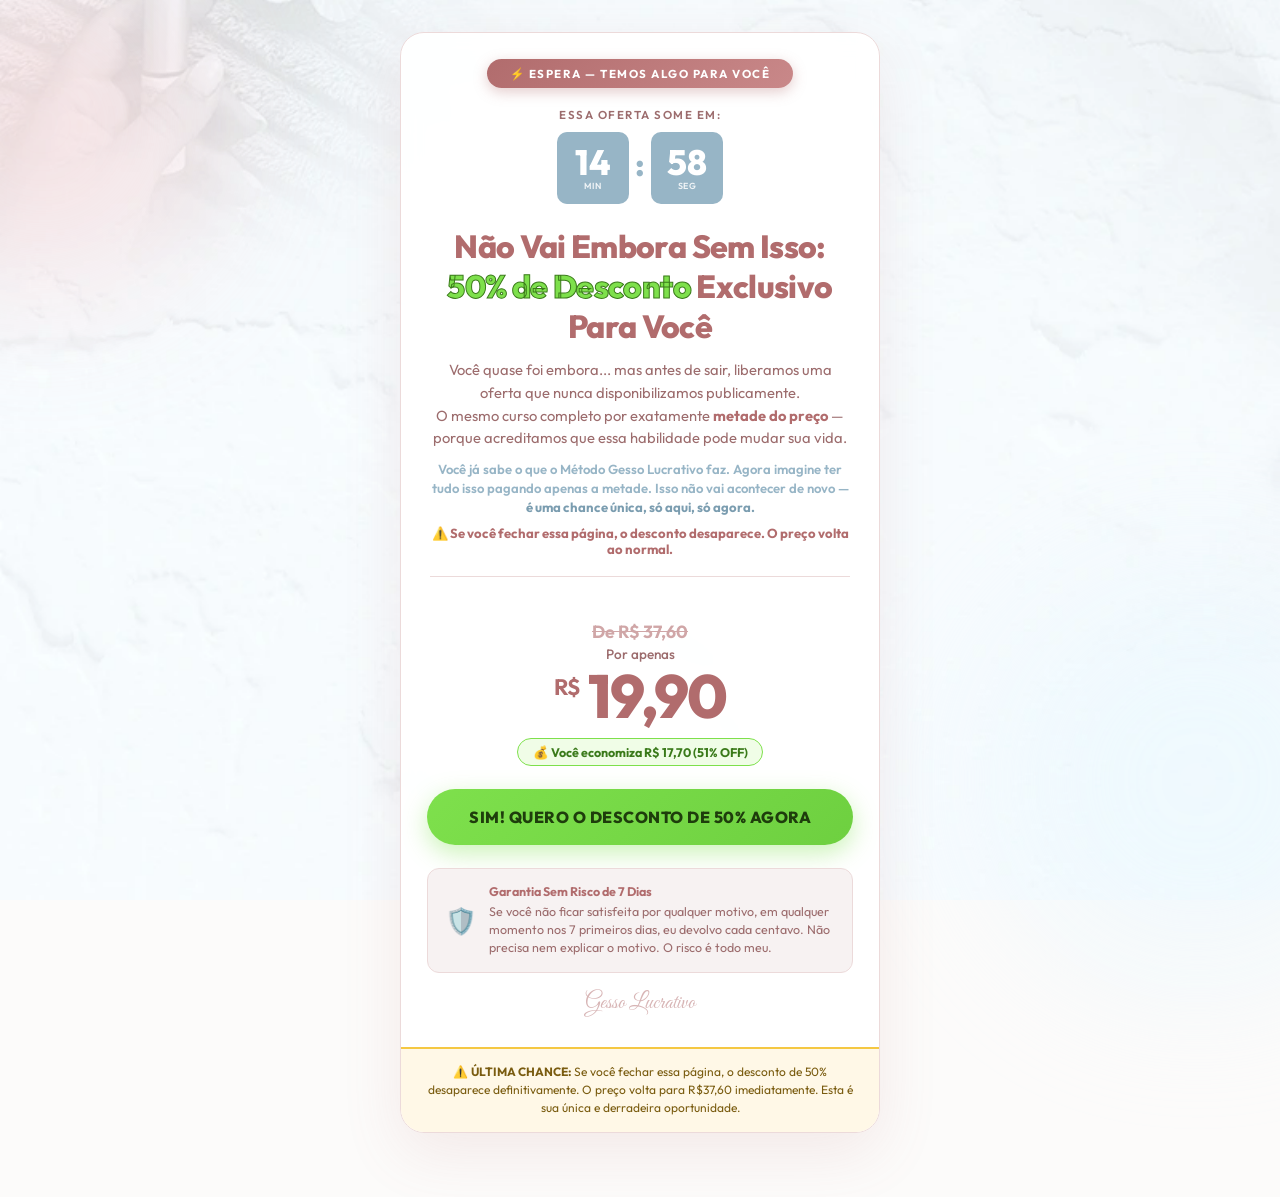
==== oferta-especial.html @ ed12a3b6 "Add files via upload" ====
<!DOCTYPE html>
<html lang="pt-BR">

<head>
    <meta charset="UTF-8">
    <meta name="viewport" content="width=device-width, initial-scale=1.0">
    <title>Oferta Especial — 50% de Desconto | Gesso Lucrativo</title>
    <meta name="description" content="Oferta exclusiva por tempo limitado. Método Gesso Lucrativo com 50% de desconto!">

    <!-- Google Fonts -->
    <link rel="preconnect" href="https://fonts.googleapis.com">
    <link rel="preconnect" href="https://fonts.gstatic.com" crossorigin>
    <link href="https://fonts.googleapis.com/css2?family=Outfit:wght@300;400;500;600;700;800&display=swap" rel="stylesheet">
    <link href="https://fonts.googleapis.com/css2?family=Great+Vibes&display=swap" rel="stylesheet">

    <style>
        /* Reset */
        * { margin: 0; padding: 0; box-sizing: border-box; }

        body {
            font-family: 'Outfit', sans-serif;
            color: #4a4a4a;
            background-color: #fcfbfa;
            overflow-x: hidden;
            position: relative;
            background-image: url('images/bg.webp');
            background-size: cover;
            background-attachment: fixed;
            background-position: center;
            min-height: 100vh;
        }

        img { max-width: 100%; display: block; object-fit: cover; }

        /* ── Page wrapper ── */
        .page-wrapper {
            display: flex;
            justify-content: center;
            align-items: flex-start;
            padding: 2rem 1.2rem 4rem;
            min-height: 100vh;
        }

        /* ── Main card ── */
        .offer-card {
            background: rgba(255, 255, 255, 0.92);
            backdrop-filter: blur(10px);
            border-radius: 24px;
            border: 1.5px solid #ecdada;
            box-shadow: 0 20px 60px rgba(177, 108, 109, 0.12);
            width: 100%;
            max-width: 480px;
            display: flex;
            flex-direction: column;
            align-items: center;
            text-align: center;
            overflow: hidden;
            padding-bottom: 0;
        }

        /* ── TOP BADGE ── */
        .badge-top {
            background: linear-gradient(135deg, #b16c6d, #c98889);
            color: #fff;
            font-size: 0.72rem;
            font-weight: 700;
            text-transform: uppercase;
            letter-spacing: 1.5px;
            padding: 0.45rem 1.4rem;
            border-radius: 50px;
            margin-top: -1px;
            margin-top: 1.6rem;
            display: inline-flex;
            align-items: center;
            gap: 0.4rem;
            box-shadow: 0 4px 14px rgba(177, 108, 109, 0.35);
        }

        /* ── TIMER ── */
        .timer-section {
            padding: 1.2rem 2rem 0;
        }

        .timer-label {
            font-size: 0.72rem;
            font-weight: 600;
            text-transform: uppercase;
            letter-spacing: 1.5px;
            color: #9c6c6d;
            margin-bottom: 0.6rem;
        }

        .timer-display {
            display: flex;
            align-items: center;
            justify-content: center;
            gap: 0.4rem;
        }

        .timer-block {
            background: #97B5C6;
            color: #fff;
            font-size: 1.9rem;
            font-weight: 800;
            border-radius: 10px;
            width: 62px;
            height: 62px;
            display: flex;
            flex-direction: column;
            align-items: center;
            justify-content: center;
            line-height: 1;
        }

        .timer-block span.unit {
            font-size: 0.55rem;
            font-weight: 600;
            text-transform: uppercase;
            letter-spacing: 0.8px;
            opacity: 0.85;
            margin-top: 2px;
        }

        .timer-separator {
            font-size: 2rem;
            font-weight: 800;
            color: #97B5C6;
            margin-bottom: 8px;
        }

        /* ── HEADLINE ── */
        .offer-headline {
            font-size: 1.65rem;
            font-weight: 800;
            color: #b16c6d;
            line-height: 1.25;
            padding: 1.4rem 1.8rem 0;
            letter-spacing: -0.02em;
        }

        .offer-headline .percent {
            color: #7ee04c;
            -webkit-text-stroke: 1px #3a7a1a;
        }

        /* ── SUBTITLE ── */
        .offer-subtitle-text {
            font-size: 0.92rem;
            color: #9c6c6d;
            line-height: 1.55;
            padding: 0.8rem 1.8rem 0;
        }

        .offer-subtitle-text .bold-pink {
            font-weight: 700;
            color: #b16c6d;
        }

        /* ── TRUST LINE ── */
        .trust-line {
            font-size: 0.82rem;
            color: #97B5C6;
            font-weight: 600;
            padding: 0.6rem 1.8rem 0;
            line-height: 1.45;
        }

        .trust-line strong {
            color: #7b9db0;
        }

        /* ── WARNING LINE ── */
        .warning-line {
            font-size: 0.82rem;
            font-weight: 700;
            color: #b16c6d;
            padding: 0.5rem 1.8rem 0;
        }

        /* ── DIVIDER ── */
        .divider {
            width: calc(100% - 3.6rem);
            height: 1px;
            background: #ecdada;
            margin: 1.2rem 1.8rem;
        }

        /* ── FEATURES GRID ── */
        .features-section {
            width: 100%;
            padding: 0 1.4rem;
        }

        .features-title {
            font-size: 0.72rem;
            font-weight: 700;
            text-transform: uppercase;
            letter-spacing: 1.4px;
            color: #97B5C6;
            margin-bottom: 0.9rem;
            display: flex;
            align-items: center;
            justify-content: center;
            gap: 0.4rem;
        }

        .features-grid {
            display: grid;
            grid-template-columns: 1fr 1fr;
            gap: 0.6rem;
        }

        .feature-item {
            background: #f7f2f2;
            border: 1.5px solid #ecdada;
            border-radius: 12px;
            padding: 0.9rem 0.7rem;
            display: flex;
            flex-direction: column;
            align-items: center;
            gap: 0.4rem;
        }

        .feature-icon {
            font-size: 1.3rem;
        }

        .feature-label {
            font-size: 0.72rem;
            font-weight: 600;
            color: #b16c6d;
            line-height: 1.3;
        }

        /* ── PRICE AREA ── */
        .price-section {
            padding: 1.5rem 1.8rem 0;
            width: 100%;
        }

        .old-price {
            font-size: 1.1rem;
            font-weight: 700;
            color: #b16c6d;
            text-decoration: line-through;
            opacity: 0.6;
            margin-bottom: 0.1rem;
        }

        .new-price-label {
            font-size: 0.85rem;
            color: #9c6c6d;
            font-weight: 500;
            margin-bottom: 0.2rem;
        }

        .new-price {
            font-size: 3.2rem;
            font-weight: 800;
            color: #b16c6d;
            line-height: 1;
            letter-spacing: -0.03em;
        }

        .new-price .currency {
            font-size: 1.4rem;
            font-weight: 700;
            vertical-align: top;
            margin-top: 0.6rem;
            display: inline-block;
        }

        .savings-badge {
            display: inline-flex;
            align-items: center;
            gap: 0.35rem;
            background: #f0fde7;
            border: 1.5px solid #7ee04c;
            color: #3a7a1a;
            font-size: 0.78rem;
            font-weight: 700;
            padding: 0.35rem 0.9rem;
            border-radius: 50px;
            margin-top: 0.7rem;
        }

        /* ── CTA BUTTON ── */
        .cta-wrapper {
            padding: 1.4rem 1.6rem;
            width: 100%;
        }

        .cta-button {
            display: block;
            width: 100%;
            background: linear-gradient(135deg, #7ee04c, #6ed040);
            color: #1e3d0c;
            font-family: 'Outfit', sans-serif;
            font-weight: 800;
            font-size: 1rem;
            text-decoration: none;
            padding: 1.15rem 1.5rem;
            border-radius: 50px;
            box-shadow: 0 8px 25px rgba(126, 224, 76, 0.4);
            text-transform: uppercase;
            letter-spacing: 0.5px;
            border: none;
            cursor: pointer;
            transition: all 0.3s cubic-bezier(0.25, 0.8, 0.25, 1);
            animation: pulse-btn 2.5s infinite;
        }

        .cta-button:hover {
            transform: translateY(-4px) scale(1.02);
            box-shadow: 0 12px 30px rgba(126, 224, 76, 0.55);
            animation: none;
        }

        @keyframes pulse-btn {
            0%, 100% { box-shadow: 0 8px 25px rgba(126, 224, 76, 0.4); }
            50% { box-shadow: 0 8px 35px rgba(126, 224, 76, 0.65); }
        }

        /* ── GUARANTEE ── */
        .guarantee-box {
            display: flex;
            align-items: center;
            gap: 0.75rem;
            background: #f7f2f2;
            border: 1.5px solid #ecdada;
            border-radius: 12px;
            padding: 0.9rem 1.1rem;
            margin: 0 1.6rem;
            text-align: left;
        }

        .guarantee-icon {
            font-size: 1.6rem;
            flex-shrink: 0;
        }

        .guarantee-text {
            font-size: 0.78rem;
            color: #9c6c6d;
            line-height: 1.45;
        }

        .guarantee-text strong {
            font-weight: 700;
            color: #b16c6d;
            display: block;
            margin-bottom: 0.1rem;
        }

        /* ── BOTTOM ALERT ── */
        .alert-box {
            background: #fff8e7;
            border-top: 2px solid #f5c842;
            padding: 0.9rem 1.4rem;
            margin-top: 1.4rem;
            font-size: 0.75rem;
            color: #7a5c10;
            line-height: 1.5;
            width: 100%;
        }

        .alert-box strong {
            font-weight: 700;
        }

        /* ── BRAND WATERMARK ── */
        .brand-footer {
            padding: 1rem 0 0.5rem;
            font-family: 'Great Vibes', cursive;
            font-size: 1.4rem;
            color: #b16c6d;
            opacity: 0.5;
        }

        /* ── DECORATIVE BLOBS ── */
        .blob {
            position: fixed;
            border-radius: 50%;
            filter: blur(70px);
            z-index: -1;
            opacity: 0.45;
            pointer-events: none;
        }

        .blob-pink {
            top: -5%;
            left: -10%;
            width: 340px;
            height: 340px;
            background: #ffd6d6;
        }

        .blob-blue {
            bottom: -10%;
            right: -10%;
            width: 420px;
            height: 420px;
            background: #e6f7ff;
        }

        /* ── ANIMATE ON LOAD ── */
        .offer-card {
            animation: fadeUp 0.5s ease both;
        }

        @keyframes fadeUp {
            from { opacity: 0; transform: translateY(30px); }
            to   { opacity: 1; transform: translateY(0); }
        }

        /* ── RESPONSIVE ── */
        @media (min-width: 520px) {
            .offer-headline { font-size: 2rem; }
            .new-price { font-size: 3.8rem; }
            .timer-block { width: 72px; height: 72px; font-size: 2.2rem; }
        }
    </style>
</head>

<body>

    <!-- Decorative blobs -->
    <div class="blob blob-pink"></div>
    <div class="blob blob-blue"></div>

    <div class="page-wrapper">
        <div class="offer-card">

            <!-- TOP BADGE -->
            <div class="badge-top">⚡ Espera — Temos Algo Para Você</div>

            <!-- COUNTDOWN TIMER -->
            <div class="timer-section">
                <p class="timer-label">Essa oferta some em:</p>
                <div class="timer-display">
                    <div class="timer-block">
                        <span id="timer-min">14</span>
                        <span class="unit">min</span>
                    </div>
                    <div class="timer-separator">:</div>
                    <div class="timer-block">
                        <span id="timer-sec">59</span>
                        <span class="unit">seg</span>
                    </div>
                </div>
            </div>

            <!-- HEADLINE -->
            <h1 class="offer-headline">
                Não Vai Embora Sem Isso: <span class="percent">50% de Desconto</span> Exclusivo Para Você
            </h1>

            <!-- SUBTITLE -->
            <p class="offer-subtitle-text">
                Você quase foi embora... mas antes de sair, liberamos uma oferta que nunca disponibilizamos publicamente.<br>
                O mesmo curso completo por exatamente <span class="bold-pink">metade do preço</span> — porque acreditamos que essa habilidade pode mudar sua vida.
            </p>

            <!-- TRUST LINE -->
            <p class="trust-line">
                Você já sabe o que o Método Gesso Lucrativo faz. Agora imagine ter tudo isso pagando apenas a metade. Isso não vai acontecer de novo —
                <strong>é uma chance única, só aqui, só agora.</strong>
            </p>

            <!-- WARNING LINE -->
            <p class="warning-line">⚠️ Se você fechar essa página, o desconto desaparece. O preço volta ao normal.</p>

            <div class="divider"></div>


            <!-- PRICE -->
            <div class="price-section">
                <p class="old-price">De R$ 37,60</p>
                <p class="new-price-label">Por apenas</p>
                <p class="new-price">
                    <span class="currency">R$</span> 19,90
                </p>
                <div class="savings-badge">
                    💰 Você economiza R$ 17,70 (51% OFF)
                </div>
            </div>

            <!-- CTA BUTTON -->
            <div class="cta-wrapper">
                <a href="https://checkout.gessolucrativo.online/VCCL1O8SCXDB" class="cta-button">
                    Sim! Quero o Desconto de 50% Agora
                </a>
            </div>

            <!-- GUARANTEE -->
            <div class="guarantee-box">
                <div class="guarantee-icon">🛡️</div>
                <div class="guarantee-text">
                    <strong>Garantia Sem Risco de 7 Dias</strong>
                    Se você não ficar satisfeita por qualquer motivo, em qualquer momento nos 7 primeiros dias, eu devolvo cada centavo. Não precisa nem explicar o motivo. O risco é todo meu.
                </div>
            </div>

            <!-- BRAND WATERMARK -->
            <p class="brand-footer">Gesso Lucrativo</p>

            <!-- BOTTOM ALERT -->
            <div class="alert-box">
                ⚠️ <strong>ÚLTIMA CHANCE:</strong> Se você fechar essa página, o desconto de 50% desaparece definitivamente. O preço volta para R$37,60 imediatamente. Esta é sua única e derradeira oportunidade.
            </div>

        </div>
    </div>

    <script>
        // Countdown timer — 14 min 59 sec
        (function () {
            var totalSeconds = 14 * 60 + 59;
            var minEl = document.getElementById('timer-min');
            var secEl = document.getElementById('timer-sec');

            function pad(n) { return n < 10 ? '0' + n : '' + n; }

            var interval = setInterval(function () {
                if (totalSeconds <= 0) {
                    clearInterval(interval);
                    minEl.textContent = '00';
                    secEl.textContent = '00';
                    return;
                }
                totalSeconds--;
                var m = Math.floor(totalSeconds / 60);
                var s = totalSeconds % 60;
                minEl.textContent = pad(m);
                secEl.textContent = pad(s);
            }, 1000);
        })();
    </script>
</body>

</html>
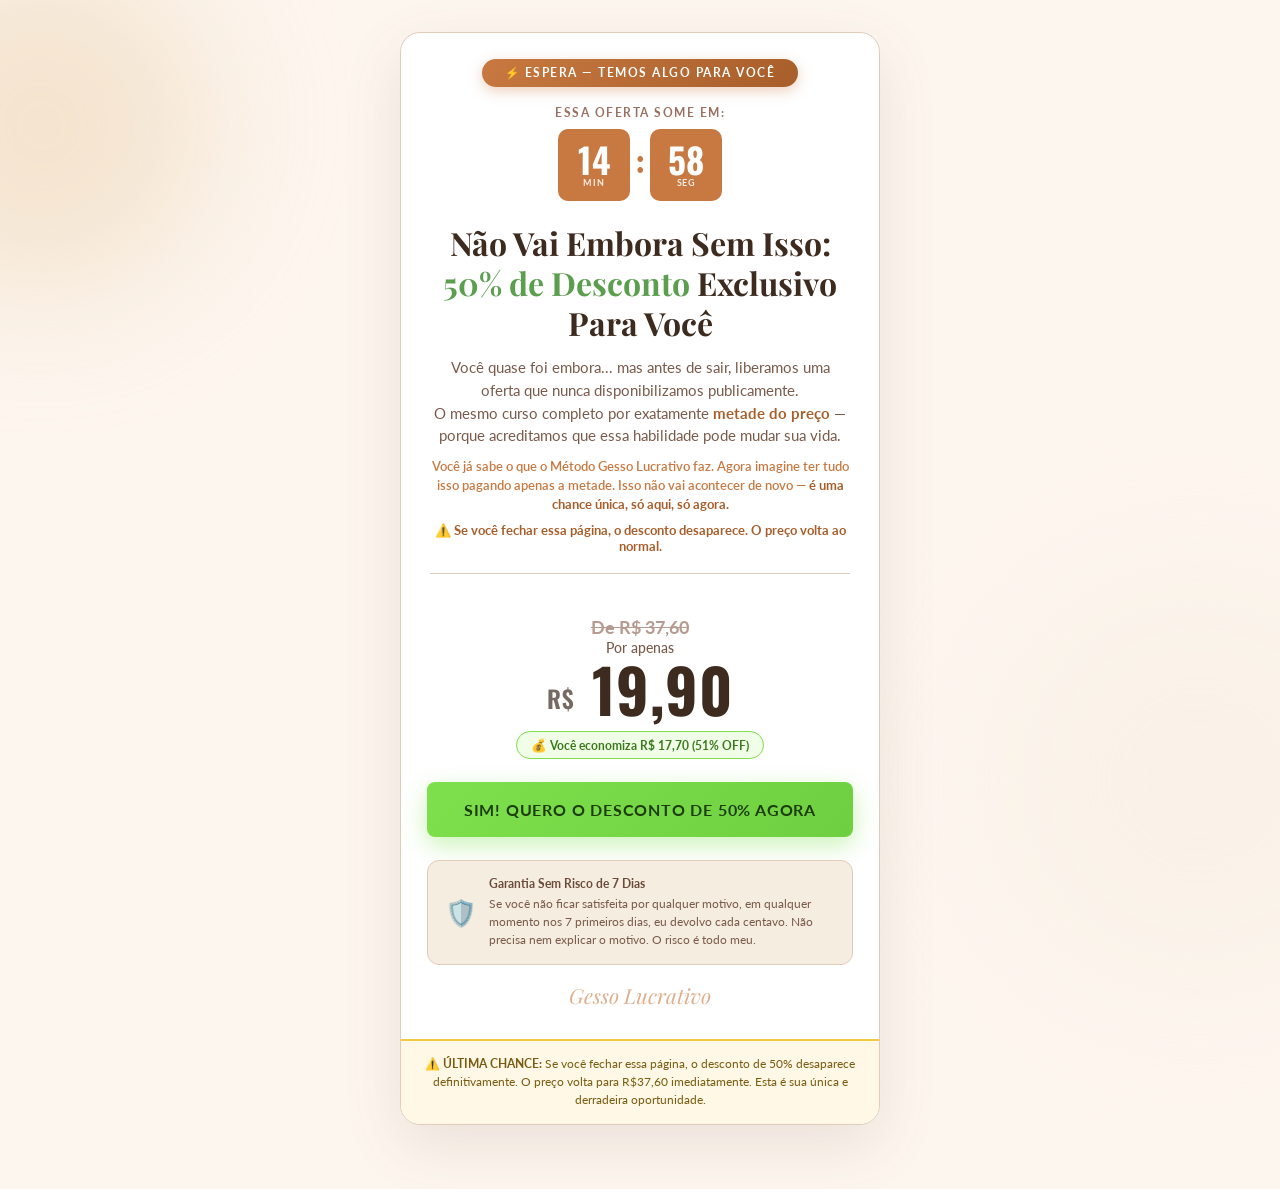
==== commit b4021d75: "Refactor styles and update font families Updated styles and fonts for improved aesthetics and consis" ====
--- a/oferta-especial.html
+++ b/oferta-especial.html
@@ -10,44 +10,35 @@
     <!-- Google Fonts -->
     <link rel="preconnect" href="https://fonts.googleapis.com">
     <link rel="preconnect" href="https://fonts.gstatic.com" crossorigin>
-    <link href="https://fonts.googleapis.com/css2?family=Outfit:wght@300;400;500;600;700;800&display=swap" rel="stylesheet">
-    <link href="https://fonts.googleapis.com/css2?family=Great+Vibes&display=swap" rel="stylesheet">
+    <link href="https://fonts.googleapis.com/css2?family=Playfair+Display:wght@400;700&family=Lato:wght@400;700&family=Oswald:wght@600;700&display=swap" rel="stylesheet">
 
     <style>
-        /* Reset */
         * { margin: 0; padding: 0; box-sizing: border-box; }
 
         body {
-            font-family: 'Outfit', sans-serif;
-            color: #4a4a4a;
-            background-color: #fcfbfa;
+            font-family: 'Lato', sans-serif;
+            color: #3d2b1f;
+            background-color: #fdf6ef;
             overflow-x: hidden;
-            position: relative;
-            background-image: url('images/bg.webp');
-            background-size: cover;
-            background-attachment: fixed;
-            background-position: center;
             min-height: 100vh;
         }
 
         img { max-width: 100%; display: block; object-fit: cover; }
 
-        /* ── Page wrapper ── */
         .page-wrapper {
             display: flex;
             justify-content: center;
             align-items: flex-start;
-            padding: 2rem 1.2rem 4rem;
+            padding: 2rem 1rem 4rem;
             min-height: 100vh;
         }
 
         /* ── Main card ── */
         .offer-card {
-            background: rgba(255, 255, 255, 0.92);
-            backdrop-filter: blur(10px);
-            border-radius: 24px;
-            border: 1.5px solid #ecdada;
-            box-shadow: 0 20px 60px rgba(177, 108, 109, 0.12);
+            background: #ffffff;
+            border-radius: 20px;
+            border: 1.5px solid #e0ccb8;
+            box-shadow: 0 20px 60px rgba(107, 76, 59, 0.12);
             width: 100%;
             max-width: 480px;
             display: flex;
@@ -60,7 +51,7 @@
 
         /* ── TOP BADGE ── */
         .badge-top {
-            background: linear-gradient(135deg, #b16c6d, #c98889);
+            background: linear-gradient(135deg, #c87941, #a85e2a);
             color: #fff;
             font-size: 0.72rem;
             font-weight: 700;
@@ -68,25 +59,22 @@
             letter-spacing: 1.5px;
             padding: 0.45rem 1.4rem;
             border-radius: 50px;
-            margin-top: -1px;
             margin-top: 1.6rem;
             display: inline-flex;
             align-items: center;
             gap: 0.4rem;
-            box-shadow: 0 4px 14px rgba(177, 108, 109, 0.35);
+            box-shadow: 0 4px 14px rgba(200, 121, 65, 0.35);
         }
 
         /* ── TIMER ── */
-        .timer-section {
-            padding: 1.2rem 2rem 0;
-        }
+        .timer-section { padding: 1.2rem 2rem 0; }
 
         .timer-label {
             font-size: 0.72rem;
-            font-weight: 600;
+            font-weight: 700;
             text-transform: uppercase;
             letter-spacing: 1.5px;
-            color: #9c6c6d;
+            color: #9a7060;
             margin-bottom: 0.6rem;
         }
 
@@ -98,10 +86,11 @@
         }
 
         .timer-block {
-            background: #97B5C6;
+            background: #c87941;
             color: #fff;
+            font-family: 'Oswald', sans-serif;
             font-size: 1.9rem;
-            font-weight: 800;
+            font-weight: 700;
             border-radius: 10px;
             width: 62px;
             height: 62px;
@@ -113,8 +102,9 @@
         }
 
         .timer-block span.unit {
+            font-family: 'Lato', sans-serif;
             font-size: 0.55rem;
-            font-weight: 600;
+            font-weight: 700;
             text-transform: uppercase;
             letter-spacing: 0.8px;
             opacity: 0.85;
@@ -124,56 +114,53 @@
         .timer-separator {
             font-size: 2rem;
             font-weight: 800;
-            color: #97B5C6;
+            color: #c87941;
             margin-bottom: 8px;
         }
 
         /* ── HEADLINE ── */
         .offer-headline {
+            font-family: 'Playfair Display', serif;
             font-size: 1.65rem;
-            font-weight: 800;
-            color: #b16c6d;
+            font-weight: 700;
+            color: #3d2b1f;
             line-height: 1.25;
             padding: 1.4rem 1.8rem 0;
-            letter-spacing: -0.02em;
         }
 
         .offer-headline .percent {
-            color: #7ee04c;
-            -webkit-text-stroke: 1px #3a7a1a;
+            color: #5a9e4e;
         }
 
         /* ── SUBTITLE ── */
         .offer-subtitle-text {
             font-size: 0.92rem;
-            color: #9c6c6d;
+            color: #7a5a4a;
             line-height: 1.55;
             padding: 0.8rem 1.8rem 0;
         }
 
         .offer-subtitle-text .bold-pink {
             font-weight: 700;
-            color: #b16c6d;
+            color: #a85e2a;
         }
 
         /* ── TRUST LINE ── */
         .trust-line {
             font-size: 0.82rem;
-            color: #97B5C6;
+            color: #c87941;
             font-weight: 600;
             padding: 0.6rem 1.8rem 0;
             line-height: 1.45;
         }
 
-        .trust-line strong {
-            color: #7b9db0;
-        }
+        .trust-line strong { color: #a85e2a; }
 
         /* ── WARNING LINE ── */
         .warning-line {
             font-size: 0.82rem;
             font-weight: 700;
-            color: #b16c6d;
+            color: #a85e2a;
             padding: 0.5rem 1.8rem 0;
         }
 
@@ -181,22 +168,19 @@
         .divider {
             width: calc(100% - 3.6rem);
             height: 1px;
-            background: #ecdada;
+            background: #e0ccb8;
             margin: 1.2rem 1.8rem;
         }
 
         /* ── FEATURES GRID ── */
-        .features-section {
-            width: 100%;
-            padding: 0 1.4rem;
-        }
+        .features-section { width: 100%; padding: 0 1.4rem; }
 
         .features-title {
             font-size: 0.72rem;
             font-weight: 700;
             text-transform: uppercase;
             letter-spacing: 1.4px;
-            color: #97B5C6;
+            color: #c87941;
             margin-bottom: 0.9rem;
             display: flex;
             align-items: center;
@@ -211,8 +195,8 @@
         }
 
         .feature-item {
-            background: #f7f2f2;
-            border: 1.5px solid #ecdada;
+            background: #f5ede0;
+            border: 1.5px solid #e0ccb8;
             border-radius: 12px;
             padding: 0.9rem 0.7rem;
             display: flex;
@@ -221,53 +205,48 @@
             gap: 0.4rem;
         }
 
-        .feature-icon {
-            font-size: 1.3rem;
-        }
+        .feature-icon { font-size: 1.3rem; }
 
         .feature-label {
             font-size: 0.72rem;
-            font-weight: 600;
-            color: #b16c6d;
+            font-weight: 700;
+            color: #6b4c3b;
             line-height: 1.3;
         }
 
         /* ── PRICE AREA ── */
-        .price-section {
-            padding: 1.5rem 1.8rem 0;
-            width: 100%;
-        }
+        .price-section { padding: 1.5rem 1.8rem 0; width: 100%; }
 
         .old-price {
             font-size: 1.1rem;
             font-weight: 700;
-            color: #b16c6d;
+            color: #9a7060;
             text-decoration: line-through;
-            opacity: 0.6;
+            opacity: 0.7;
             margin-bottom: 0.1rem;
         }
 
         .new-price-label {
             font-size: 0.85rem;
-            color: #9c6c6d;
+            color: #7a5a4a;
             font-weight: 500;
             margin-bottom: 0.2rem;
         }
 
         .new-price {
-            font-size: 3.2rem;
-            font-weight: 800;
-            color: #b16c6d;
+            font-family: 'Oswald', sans-serif;
+            font-size: 3.4rem;
+            font-weight: 700;
+            color: #3d2b1f;
             line-height: 1;
-            letter-spacing: -0.03em;
+            letter-spacing: 1px;
         }
 
         .new-price .currency {
-            font-size: 1.4rem;
-            font-weight: 700;
-            vertical-align: top;
-            margin-top: 0.6rem;
-            display: inline-block;
+            font-size: 1.5rem;
+            font-weight: 600;
+            vertical-align: middle;
+            opacity: 0.7;
         }
 
         .savings-badge {
@@ -285,40 +264,37 @@
         }
 
         /* ── CTA BUTTON ── */
-        .cta-wrapper {
-            padding: 1.4rem 1.6rem;
-            width: 100%;
-        }
+        .cta-wrapper { padding: 1.4rem 1.6rem; width: 100%; }
 
         .cta-button {
             display: block;
             width: 100%;
             background: linear-gradient(135deg, #7ee04c, #6ed040);
             color: #1e3d0c;
-            font-family: 'Outfit', sans-serif;
-            font-weight: 800;
+            font-family: 'Lato', sans-serif;
+            font-weight: 700;
             font-size: 1rem;
             text-decoration: none;
             padding: 1.15rem 1.5rem;
-            border-radius: 50px;
+            border-radius: 8px;
             box-shadow: 0 8px 25px rgba(126, 224, 76, 0.4);
             text-transform: uppercase;
-            letter-spacing: 0.5px;
+            letter-spacing: 0.8px;
             border: none;
             cursor: pointer;
-            transition: all 0.3s cubic-bezier(0.25, 0.8, 0.25, 1);
+            transition: all 0.3s ease;
             animation: pulse-btn 2.5s infinite;
         }
 
         .cta-button:hover {
-            transform: translateY(-4px) scale(1.02);
+            transform: translateY(-3px);
             box-shadow: 0 12px 30px rgba(126, 224, 76, 0.55);
             animation: none;
         }
 
         @keyframes pulse-btn {
             0%, 100% { box-shadow: 0 8px 25px rgba(126, 224, 76, 0.4); }
-            50% { box-shadow: 0 8px 35px rgba(126, 224, 76, 0.65); }
+            50% { box-shadow: 0 8px 35px rgba(126, 224, 76, 0.65); transform: scale(1.01); }
         }
 
         /* ── GUARANTEE ── */
@@ -326,28 +302,21 @@
             display: flex;
             align-items: center;
             gap: 0.75rem;
-            background: #f7f2f2;
-            border: 1.5px solid #ecdada;
+            background: #f5ede0;
+            border: 1.5px solid #e0ccb8;
             border-radius: 12px;
             padding: 0.9rem 1.1rem;
             margin: 0 1.6rem;
             text-align: left;
         }
 
-        .guarantee-icon {
-            font-size: 1.6rem;
-            flex-shrink: 0;
-        }
-
-        .guarantee-text {
-            font-size: 0.78rem;
-            color: #9c6c6d;
-            line-height: 1.45;
-        }
+        .guarantee-icon { font-size: 1.6rem; flex-shrink: 0; }
+
+        .guarantee-text { font-size: 0.78rem; color: #7a5a4a; line-height: 1.45; }
 
         .guarantee-text strong {
             font-weight: 700;
-            color: #b16c6d;
+            color: #6b4c3b;
             display: block;
             margin-bottom: 0.1rem;
         }
@@ -364,17 +333,16 @@
             width: 100%;
         }
 
-        .alert-box strong {
-            font-weight: 700;
-        }
+        .alert-box strong { font-weight: 700; }
 
         /* ── BRAND WATERMARK ── */
         .brand-footer {
             padding: 1rem 0 0.5rem;
-            font-family: 'Great Vibes', cursive;
-            font-size: 1.4rem;
-            color: #b16c6d;
-            opacity: 0.5;
+            font-family: 'Playfair Display', serif;
+            font-style: italic;
+            font-size: 1.3rem;
+            color: #c87941;
+            opacity: 0.6;
         }
 
         /* ── DECORATIVE BLOBS ── */
@@ -383,7 +351,7 @@
             border-radius: 50%;
             filter: blur(70px);
             z-index: -1;
-            opacity: 0.45;
+            opacity: 0.4;
             pointer-events: none;
         }
 
@@ -392,7 +360,7 @@
             left: -10%;
             width: 340px;
             height: 340px;
-            background: #ffd6d6;
+            background: #e8c9a0;
         }
 
         .blob-blue {
@@ -400,20 +368,17 @@
             right: -10%;
             width: 420px;
             height: 420px;
-            background: #e6f7ff;
+            background: #f5ede0;
         }
 
         /* ── ANIMATE ON LOAD ── */
-        .offer-card {
-            animation: fadeUp 0.5s ease both;
-        }
+        .offer-card { animation: fadeUp 0.5s ease both; }
 
         @keyframes fadeUp {
             from { opacity: 0; transform: translateY(30px); }
             to   { opacity: 1; transform: translateY(0); }
         }
 
-        /* ── RESPONSIVE ── */
         @media (min-width: 520px) {
             .offer-headline { font-size: 2rem; }
             .new-price { font-size: 3.8rem; }
